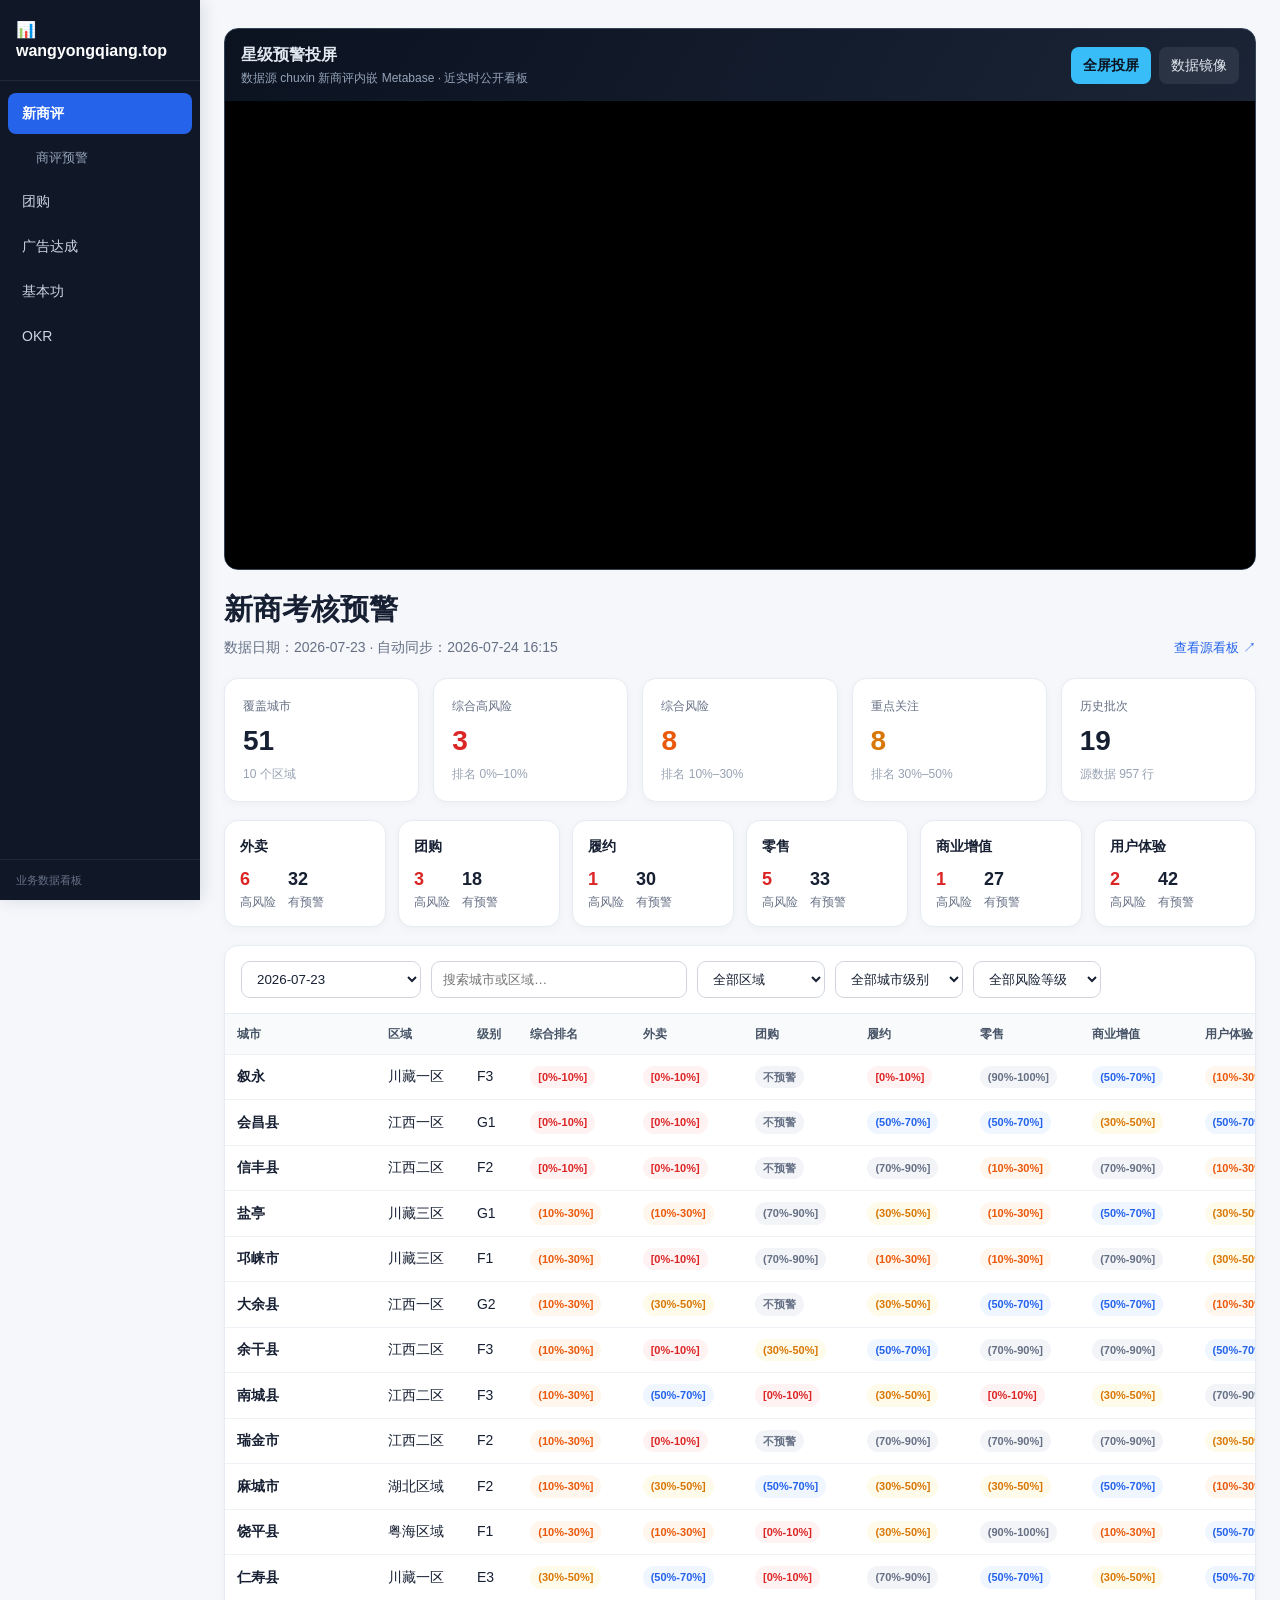
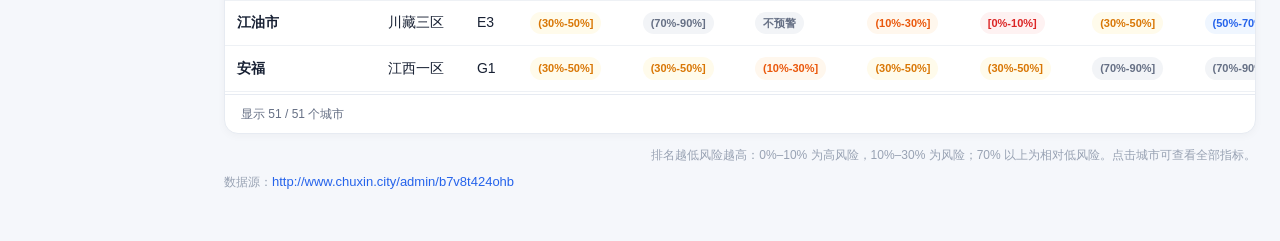
==== index.html @ 3bdb3d4a "sync chuxin warning 2026-07-24 16:15" ====
<!DOCTYPE html>
<html lang="zh-CN">
<head>
<meta charset="UTF-8">
<meta name="viewport" content="width=device-width,initial-scale=1">
<meta name="description" content="新商考核预警 · 城市风险预警与模块明细">
<meta name="xsh-source" content="http://www.chuxin.city/admin/b7v8t424ohb">
<title>新商考核预警 · wangyongqiang.top</title>
<link rel="stylesheet" href="shared/site.css">
<script src="shared/nav.js" defer></script>
<style>
:root{--nav:#101828;--ink:#172033;--muted:#667085;--line:#e7ebf2;--bg:#f5f7fb;--blue:#2563eb;--red:#dc2626;--orange:#ea580c;--amber:#d97706}
.source{color:var(--blue);font-size:13px;text-decoration:none;white-space:nowrap}
.kpis{display:grid;grid-template-columns:repeat(5,minmax(140px,1fr));gap:14px;margin:18px 0}.kpi,.module,.panel{background:#fff;border:1px solid var(--line);border-radius:14px;box-shadow:0 2px 8px #10182809}
.kpi{padding:18px}.kpi .label{color:var(--muted);font-size:12px}.kpi .value{font-size:28px;font-weight:780;margin-top:5px}.kpi .hint{font-size:12px;color:#98a2b3;margin-top:3px}
.modules{display:grid;grid-template-columns:repeat(6,minmax(130px,1fr));gap:12px;margin-bottom:18px}.module{padding:15px;cursor:pointer;transition:.18s}.module:hover{transform:translateY(-2px);border-color:#b8c7f6}.module.active{border-color:var(--blue);box-shadow:0 0 0 2px #2563eb18}.module-name{font-weight:700;margin-bottom:9px}.module-numbers{display:flex;gap:12px;font-size:12px;color:var(--muted)}.module-numbers b{display:block;font-size:18px;color:var(--ink)}
.panel{overflow:hidden}.controls{padding:15px 16px;border-bottom:1px solid var(--line);display:grid;grid-template-columns:minmax(180px,1.2fr) minmax(200px,2fr) repeat(4,minmax(120px,1fr));gap:10px}input,select{width:100%;border:1px solid #d0d5dd;background:#fff;border-radius:9px;padding:9px 11px;color:var(--ink);outline:none}input:focus,select:focus{border-color:#6b8df5;box-shadow:0 0 0 3px #2563eb12}
.table-wrap{overflow:auto;max-height:680px}table{border-collapse:separate;border-spacing:0;width:100%;min-width:1080px}th{position:sticky;top:0;background:#f9fafb;color:#475467;text-align:left;font-size:12px;font-weight:650;z-index:2}th,td{padding:11px 12px;border-bottom:1px solid #eef1f5;white-space:nowrap}tbody tr{cursor:pointer}tbody tr:hover{background:#f7f9ff}.city{font-weight:700}.badge{display:inline-flex;align-items:center;padding:3px 8px;border-radius:99px;font-size:11px;font-weight:650}.sev-4{background:#fef2f2;color:var(--red)}.sev-3{background:#fff7ed;color:var(--orange)}.sev-2{background:#fffbeb;color:var(--amber)}.sev-1{background:#eff6ff;color:#2563eb}.sev-0{background:#f2f4f7;color:#667085}.empty,.loading{padding:50px;text-align:center;color:var(--muted)}.count{padding:10px 16px;color:var(--muted);font-size:12px;border-top:1px solid var(--line)}
dialog{border:0;border-radius:18px;width:min(920px,calc(100vw - 32px));max-height:86vh;padding:0;box-shadow:0 24px 80px #10182855}dialog::backdrop{background:#10182888}.modal-head{position:sticky;top:0;background:#fff;display:flex;justify-content:space-between;align-items:center;padding:18px 20px;border-bottom:1px solid var(--line);z-index:2}.modal-title{font-size:19px;font-weight:760}.close{border:0;background:#f2f4f7;border-radius:9px;font-size:20px;width:36px;height:36px;cursor:pointer}.detail{padding:20px;display:grid;grid-template-columns:repeat(3,1fr);gap:10px;overflow:auto;max-height:calc(86vh - 80px)}.detail-item{background:#f8fafc;border-radius:10px;padding:11px 12px;min-width:0}.detail-label{font-size:11px;color:var(--muted);white-space:normal}.detail-value{font-weight:650;margin-top:3px;word-break:break-word}
.note{margin-top:12px;color:#98a2b3;font-size:12px;text-align:right}
.source-foot{margin-top:8px;color:#98a2b3;font-size:12px;word-break:break-all}
@media(max-width:1100px){.controls{grid-template-columns:1fr 1fr}.kpis{grid-template-columns:repeat(3,1fr)}.modules{grid-template-columns:repeat(3,1fr)}}
@media(max-width:640px){.kpis,.modules{grid-template-columns:1fr 1fr}.controls{grid-template-columns:1fr}.detail{grid-template-columns:1fr 1fr}}
</style>
</head>
<body data-page="xsh">
<main class="page-wrap">
  <section id="starCastBanner" style="margin:0 0 18px;background:linear-gradient(120deg,#0b1220,#1e293b);color:#e2e8f0;border-radius:14px;overflow:hidden;border:1px solid #334155">
    <div style="display:flex;justify-content:space-between;gap:16px;flex-wrap:wrap;align-items:center;padding:14px 16px">
      <div><div style="font-weight:750;font-size:16px">星级预警投屏</div><div style="color:#94a3b8;font-size:12px;margin-top:2px">数据源 chuxin 新商评内嵌 Metabase · 近实时公开看板</div></div>
      <div style="display:flex;gap:8px;flex-wrap:wrap"><a href="star-warning.html" style="background:#38bdf8;color:#0b1220;text-decoration:none;padding:8px 12px;border-radius:8px;font-weight:700">全屏投屏</a><a href="star-warning-mirror.html" style="background:#ffffff14;color:#e2e8f0;text-decoration:none;padding:8px 12px;border-radius:8px">数据镜像</a></div>
    </div>
    <div style="height:min(52vh,520px);background:#000"><iframe title="星级预警预览" src="http://47.112.178.78:3000/public/dashboard/5d509c91-583b-4229-89ee-51721035ae71?tab=97-%E6%96%B0%E5%95%86%E9%A2%84%E8%AD%A6" style="width:100%;height:100%;border:0" loading="lazy" referrerpolicy="no-referrer-when-downgrade"></iframe></div>
  </section>
  <section class="page-hero"><div><h1>新商考核预警</h1><div class="subtitle" id="meta">自动同步：2026-07-24 16:15</div></div><a class="source" href="http://www.chuxin.city/admin/b7v8t424ohb" target="_blank" rel="noopener">查看源看板 ↗</a></section>
  <section class="kpis">
    <div class="kpi"><div class="label">覆盖城市</div><div class="value" id="total">—</div><div class="hint" id="regionHint">— 个区域</div></div>
    <div class="kpi"><div class="label">综合高风险</div><div class="value" style="color:var(--red)" id="highRisk">—</div><div class="hint">排名 0%–10%</div></div>
    <div class="kpi"><div class="label">综合风险</div><div class="value" style="color:var(--orange)" id="risk">—</div><div class="hint">排名 10%–30%</div></div>
    <div class="kpi"><div class="label">重点关注</div><div class="value" style="color:var(--amber)" id="watch">—</div><div class="hint">排名 30%–50%</div></div>
    <div class="kpi"><div class="label">历史批次</div><div class="value" id="batchCount">—</div><div class="hint" id="sourceHint">源数据 — 行</div></div>
  </section>
  <section class="modules" id="modules"></section>
  <section class="panel">
    <div class="controls">
      <select id="date"></select>
      <input id="search" placeholder="搜索城市或区域…">
      <select id="region"><option value="">全部区域</option></select>
      <select id="level"><option value="">全部城市级别</option></select>
      <select id="severity"><option value="">全部风险等级</option><option value="4">高风险 0%–10%</option><option value="3">风险 10%–30%</option><option value="2">关注 30%–50%</option><option value="1">一般 50%–70%</option><option value="0">低风险 70%以上 / 不预警</option></select>
    </div>
    <div class="table-wrap"><table><thead><tr><th>城市</th><th>区域</th><th>级别</th><th>综合排名</th><th>外卖</th><th>团购</th><th>履约</th><th>零售</th><th>商业增值</th><th>用户体验</th></tr></thead><tbody id="rows"><tr><td class="loading" colspan="10">加载数据中…</td></tr></tbody></table></div>
    <div class="count" id="count"></div>
  </section>
  <div class="note">排名越低风险越高：0%–10% 为高风险，10%–30% 为风险；70% 以上为相对低风险。点击城市可查看全部指标。</div>
  <div class="source-foot">数据源：<a class="source" href="http://www.chuxin.city/admin/b7v8t424ohb" target="_blank" rel="noopener">http://www.chuxin.city/admin/b7v8t424ohb</a></div>
</main>
<dialog id="detail"><div class="modal-head"><div><div class="modal-title" id="detailTitle"></div><div class="subtitle" id="detailSub"></div></div><button class="close" onclick="detail.close()">×</button></div><div class="detail" id="detailGrid"></div></dialog>
<script>
const moduleFields=["外卖模块预警", "团购模块预警", "履约模块预警", "零售模块预警", "商业增值模块预警", "用户体验模块预警"];
let DATA=null,activeModule="",filtered=[],currentRows=[];
const $=id=>document.getElementById(id);
const esc=v=>String(v??"").replace(/[&<>"']/g,c=>({"&":"&amp;","<":"&lt;",">":"&gt;",'"':"&quot;","'":"&#39;"}[c]));
const sev=v=>{v=String(v??"");if(!v||v.includes("不预警")||v.includes("暂不预警"))return 0;if(v.includes("0%-10%"))return 4;if(v.includes("10%-30%"))return 3;if(v.includes("30%-50%"))return 2;if(v.includes("50%-70%"))return 1;return 0};
const badge=v=>`<span class="badge sev-${sev(v)}">${esc(v||"—")}</span>`;
function summarize(rows){
  const regions=[...new Set(rows.map(r=>r["区域"]).filter(Boolean))];
  const order=DATA.region_order||[];
  regions.sort((a,b)=>{const ia=order.indexOf(a),ib=order.indexOf(b);return(ia<0?999:ia)-(ib<0?999:ib)||a.localeCompare(b,"zh-CN")});
  const levels=[...new Set(rows.map(r=>r["城市级别"]).filter(Boolean))].sort();
  const moduleSummary=moduleFields.map(field=>{
    const values=rows.map(r=>r[field]);
    return{name:field.replace("模块预警",""),field,high:values.filter(v=>sev(v)>=4).length,risk:values.filter(v=>sev(v)===3).length,watch:values.filter(v=>sev(v)===2).length,active:values.filter(v=>sev(v)>0).length};
  });
  const sorted=[...rows].sort((a,b)=>sev(b["综合排名"])-sev(a["综合排名"])||String(a["区域"]||"").localeCompare(String(b["区域"]||""))||String(a["城市名"]||"").localeCompare(String(b["城市名"]||"")));
  return{rows:sorted,regions,levels,module_summary:moduleSummary,total:rows.length,high_risk:rows.filter(r=>sev(r["综合排名"])>=4).length,risk:rows.filter(r=>sev(r["综合排名"])===3).length,watch:rows.filter(r=>sev(r["综合排名"])===2).length};
}
function applyDate(date){
  const all=DATA.all_rows||DATA.rows||[];
  currentRows=all.filter(r=>String(r["数据日期"]||"")===date);
  const s=summarize(currentRows);
  $("total").textContent=s.total;
  $("regionHint").textContent=`${s.regions.length} 个区域`;
  $("highRisk").textContent=s.high_risk;
  $("risk").textContent=s.risk;
  $("watch").textContent=s.watch;
  $("batchCount").textContent=DATA.available_dates.length;
  $("sourceHint").textContent=`源数据 ${DATA.total_source_rows} 行`;
  $("meta").textContent=`数据日期：${date} · 自动同步：${DATA.synced_at}`;
  $("region").innerHTML='<option value="">全部区域</option>'+s.regions.map(v=>`<option>${esc(v)}</option>`).join("");
  $("level").innerHTML='<option value="">全部城市级别</option>'+s.levels.map(v=>`<option>${esc(v)}</option>`).join("");
  $("modules").innerHTML=s.module_summary.map(m=>`<div class="module" data-field="${esc(m.field)}"><div class="module-name">${esc(m.name)}</div><div class="module-numbers"><span><b style="color:var(--red)">${m.high}</b>高风险</span><span><b>${m.active}</b>有预警</span></div></div>`).join("");
  document.querySelectorAll(".module").forEach(el=>el.onclick=()=>{activeModule=activeModule===el.dataset.field?"":el.dataset.field;document.querySelectorAll(".module").forEach(x=>x.classList.toggle("active",x.dataset.field===activeModule));render()});
  DATA.rows=s.rows;DATA.regions=s.regions;DATA.levels=s.levels;DATA.module_summary=s.module_summary;
  render();
}
function init(){
  ["search","region","level","severity"].forEach(id=>$(id).addEventListener(id==="search"?"input":"change",render));
  $("date").addEventListener("change",()=>applyDate($("date").value));
  fetch("./data/warning.json?_="+Date.now()).then(r=>r.json()).then(data=>{
    DATA=data;
    $("date").innerHTML=data.available_dates.map(d=>`<option value="${esc(d)}"${d===data.data_date?" selected":""}>${esc(d)}</option>`).join("");
    applyDate($("date").value||data.data_date);
  }).catch(err=>{
    $("rows").innerHTML=`<tr><td class="empty" colspan="10">数据加载失败：${esc(err.message)}</td></tr>`;
  });
}
function render(){
  if(!DATA)return;
  const q=$("search").value.trim().toLowerCase(),region=$("region").value,level=$("level").value,s=$("severity").value;
  filtered=DATA.rows.filter(r=>{const field=activeModule||"综合排名";return(!q||`${r["城市名"]||""} ${r["区域"]||""}`.toLowerCase().includes(q))&&(!region||r["区域"]===region)&&(!level||r["城市级别"]===level)&&(s===""||sev(r[field])===Number(s))});
  $("rows").innerHTML=filtered.length?filtered.map((r,i)=>`<tr data-i="${i}"><td class="city">${esc(r["城市名"])}</td><td>${esc(r["区域"])}</td><td>${esc(r["城市级别"]||"—")}</td><td>${badge(r["综合排名"])}</td>${moduleFields.map(f=>`<td>${badge(r[f])}</td>`).join("")}</tr>`).join(""):`<tr><td class="empty" colspan="10">没有符合条件的数据</td></tr>`;
  $("count").textContent=`显示 ${filtered.length} / ${DATA.rows.length} 个城市${activeModule?" · 当前模块："+activeModule.replace("模块预警",""):""}`;
  document.querySelectorAll("#rows tr[data-i]").forEach(tr=>tr.onclick=()=>showDetail(filtered[Number(tr.dataset.i)]));
}
function showDetail(r){
  $("detailTitle").textContent=`${r["城市名"]||"城市"} · 指标明细`;
  $("detailSub").textContent=`${r["大区"]?r["大区"]+" · ":""}${r["区域"]||""} · ${r["城市级别"]||""} · 数据日期 ${r["数据日期"]||$("date").value}`;
  const preferred=["综合排名",...moduleFields],rest=(DATA.fields||[]).filter(f=>!["数据日期","城市名","区域","城市级别",...preferred].includes(f));
  $("detailGrid").innerHTML=[...preferred,...rest].filter((v,i,a)=>a.indexOf(v)===i).map(f=>`<div class="detail-item"><div class="detail-label">${esc(f)}</div><div class="detail-value">${f.includes("预警")||f==="综合排名"?badge(r[f]):esc(r[f]??"—")}</div></div>`).join("");
  $("detail").showModal();
}
detail.addEventListener("click",e=>{if(e.target===detail)detail.close()});
init();
</script>
</body></html>
---- shared/site.css ----
:root{--nav:#101828;--ink:#172033;--muted:#667085;--line:#e7ebf2;--bg:#f5f7fb;--blue:#2563eb;--red:#dc2626;--orange:#ea580c;--amber:#d97706;--sidebar-w:200px}
*{box-sizing:border-box}
body{margin:0;background:var(--bg);color:var(--ink);font:14px/1.5 -apple-system,BlinkMacSystemFont,"PingFang SC","Microsoft YaHei",sans-serif}
a{color:inherit;text-decoration:none}
.app{display:flex;min-height:100vh}
.sidebar{width:var(--sidebar-w);background:var(--nav);color:#fff;flex-shrink:0;position:sticky;top:0;height:100vh;display:flex;flex-direction:column;z-index:40;box-shadow:2px 0 16px #10182820}
.sidebar-brand{padding:20px 16px 18px;font-size:16px;font-weight:750;border-bottom:1px solid #ffffff12;line-height:1.3}
.sidebar-nav{padding:12px 8px;display:flex;flex-direction:column;gap:4px;flex:1}
.sidebar-nav a{display:block;color:#cbd5e1;padding:10px 14px;border-radius:8px;font-size:14px;transition:background .15s,color .15s}
.sidebar-nav a:hover{background:#ffffff16;color:#fff}
.sidebar-nav a.active{background:#2563eb;color:#fff;font-weight:650}
.sidebar-nav a.sub{padding-left:28px;font-size:13px;color:#94a3b8}
.sidebar-nav a.sub:hover,.sidebar-nav a.sub.active{color:#fff}
.sidebar-foot{padding:12px 16px;border-top:1px solid #ffffff12;font-size:11px;color:#667085}
.app-main{flex:1;min-width:0;overflow:auto}
.page-wrap{max-width:1480px;margin:0 auto;padding:28px 24px 50px}
.page-hero{display:flex;justify-content:space-between;align-items:flex-end;gap:20px;margin-bottom:20px;flex-wrap:wrap}
.page-hero h1{font-size:29px;margin:0 0 5px}
.subtitle{color:var(--muted)}
.placeholder-box{background:#fff;border:1px dashed #d0d5dd;border-radius:14px;padding:60px 24px;text-align:center;color:var(--muted)}
.placeholder-box h2{font-size:18px;color:var(--ink);margin:0 0 8px}
.placeholder-box p{margin:0;font-size:14px}
@media(max-width:768px){
  .app{flex-direction:column}
  .sidebar{width:100%;height:auto;position:relative;flex-direction:row;align-items:center;flex-wrap:wrap;padding:0 8px}
  .sidebar-brand{padding:12px 8px;border-bottom:0;border-right:1px solid #ffffff12}
  .sidebar-nav{flex-direction:row;flex-wrap:wrap;padding:8px;gap:4px}
  .sidebar-nav a{padding:7px 11px;font-size:13px}
  .sidebar-foot{display:none}
  .page-wrap{padding:20px 14px 40px}
  .page-hero h1{font-size:23px}
}
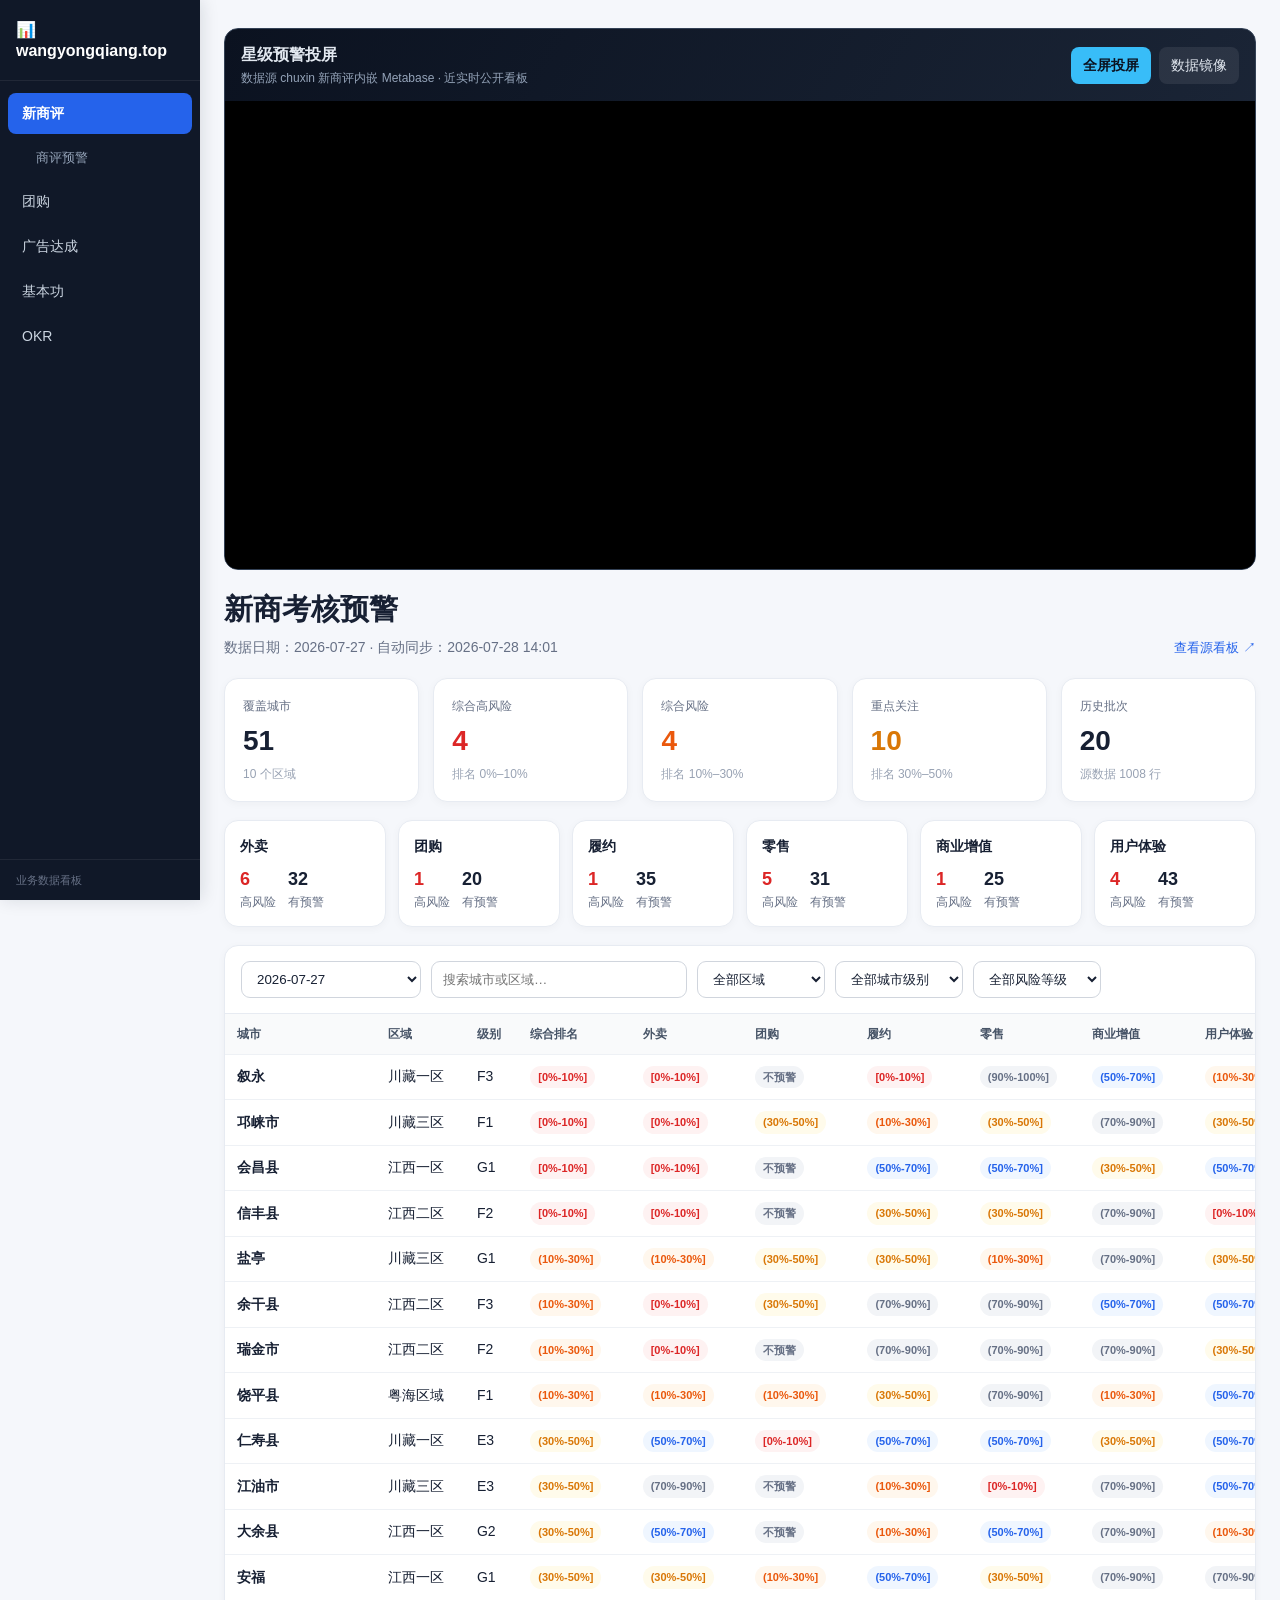
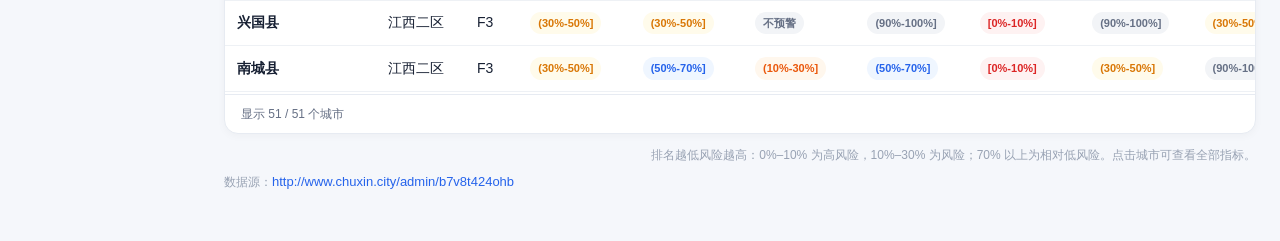
==== commit 23ff7c5d: "sync chuxin warning 2026-07-28 14:01" ====
--- a/index.html
+++ b/index.html
@@ -32,7 +32,7 @@
     </div>
     <div style="height:min(52vh,520px);background:#000"><iframe title="星级预警预览" src="http://47.112.178.78:3000/public/dashboard/5d509c91-583b-4229-89ee-51721035ae71?tab=97-%E6%96%B0%E5%95%86%E9%A2%84%E8%AD%A6" style="width:100%;height:100%;border:0" loading="lazy" referrerpolicy="no-referrer-when-downgrade"></iframe></div>
   </section>
-  <section class="page-hero"><div><h1>新商考核预警</h1><div class="subtitle" id="meta">自动同步：2026-07-24 16:15</div></div><a class="source" href="http://www.chuxin.city/admin/b7v8t424ohb" target="_blank" rel="noopener">查看源看板 ↗</a></section>
+  <section class="page-hero"><div><h1>新商考核预警</h1><div class="subtitle" id="meta">自动同步：2026-07-28 14:01</div></div><a class="source" href="http://www.chuxin.city/admin/b7v8t424ohb" target="_blank" rel="noopener">查看源看板 ↗</a></section>
   <section class="kpis">
     <div class="kpi"><div class="label">覆盖城市</div><div class="value" id="total">—</div><div class="hint" id="regionHint">— 个区域</div></div>
     <div class="kpi"><div class="label">综合高风险</div><div class="value" style="color:var(--red)" id="highRisk">—</div><div class="hint">排名 0%–10%</div></div>
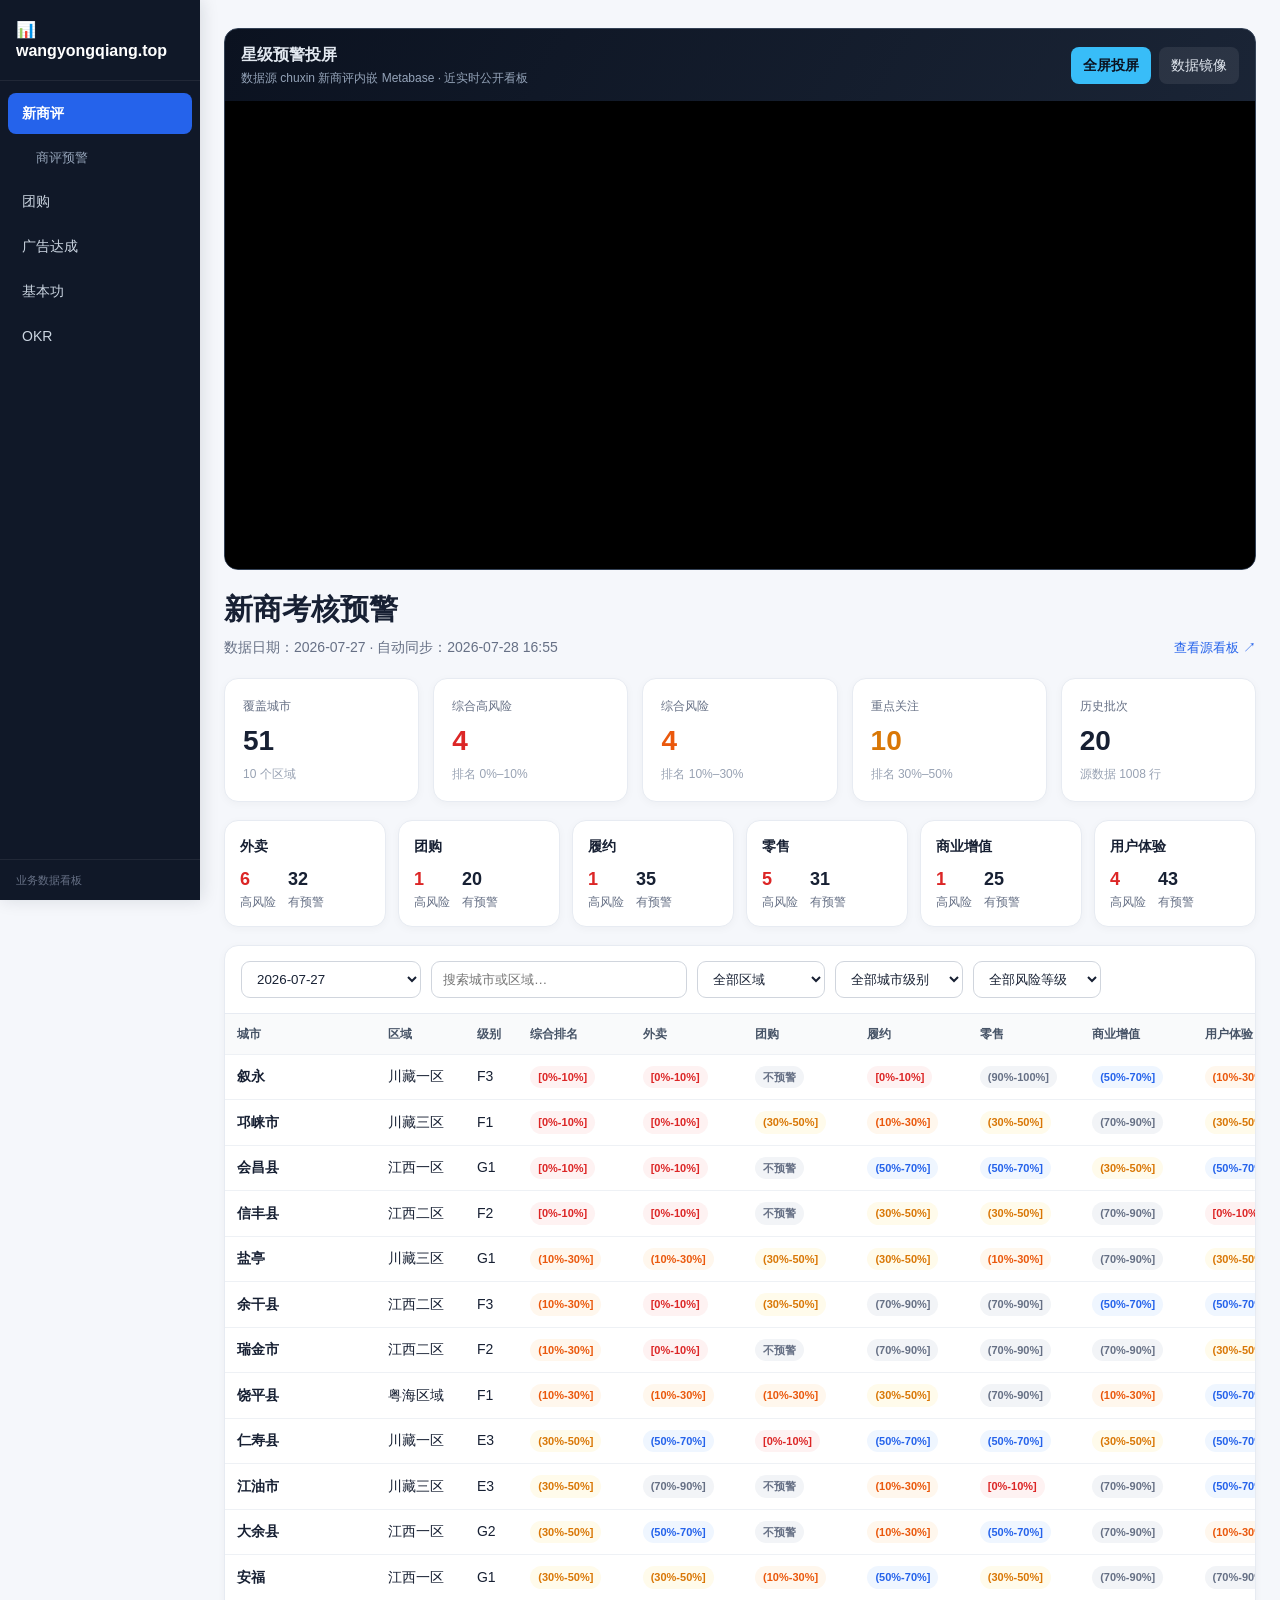
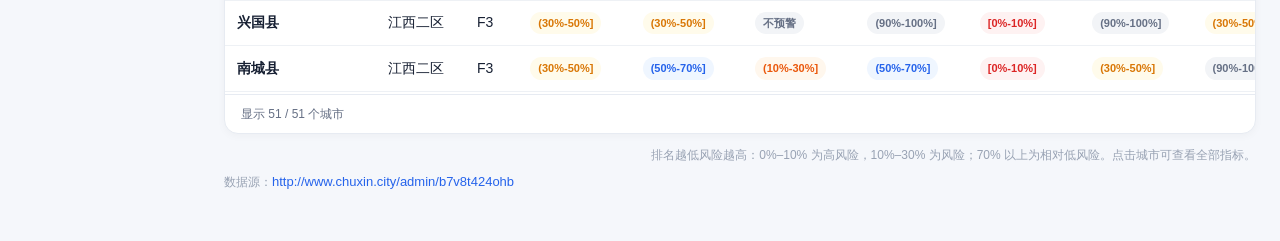
==== commit dd74de58: "sync chuxin warning 2026-07-28 16:55" ====
--- a/index.html
+++ b/index.html
@@ -32,7 +32,7 @@
     </div>
     <div style="height:min(52vh,520px);background:#000"><iframe title="星级预警预览" src="http://47.112.178.78:3000/public/dashboard/5d509c91-583b-4229-89ee-51721035ae71?tab=97-%E6%96%B0%E5%95%86%E9%A2%84%E8%AD%A6" style="width:100%;height:100%;border:0" loading="lazy" referrerpolicy="no-referrer-when-downgrade"></iframe></div>
   </section>
-  <section class="page-hero"><div><h1>新商考核预警</h1><div class="subtitle" id="meta">自动同步：2026-07-28 14:01</div></div><a class="source" href="http://www.chuxin.city/admin/b7v8t424ohb" target="_blank" rel="noopener">查看源看板 ↗</a></section>
+  <section class="page-hero"><div><h1>新商考核预警</h1><div class="subtitle" id="meta">自动同步：2026-07-28 16:55</div></div><a class="source" href="http://www.chuxin.city/admin/b7v8t424ohb" target="_blank" rel="noopener">查看源看板 ↗</a></section>
   <section class="kpis">
     <div class="kpi"><div class="label">覆盖城市</div><div class="value" id="total">—</div><div class="hint" id="regionHint">— 个区域</div></div>
     <div class="kpi"><div class="label">综合高风险</div><div class="value" style="color:var(--red)" id="highRisk">—</div><div class="hint">排名 0%–10%</div></div>
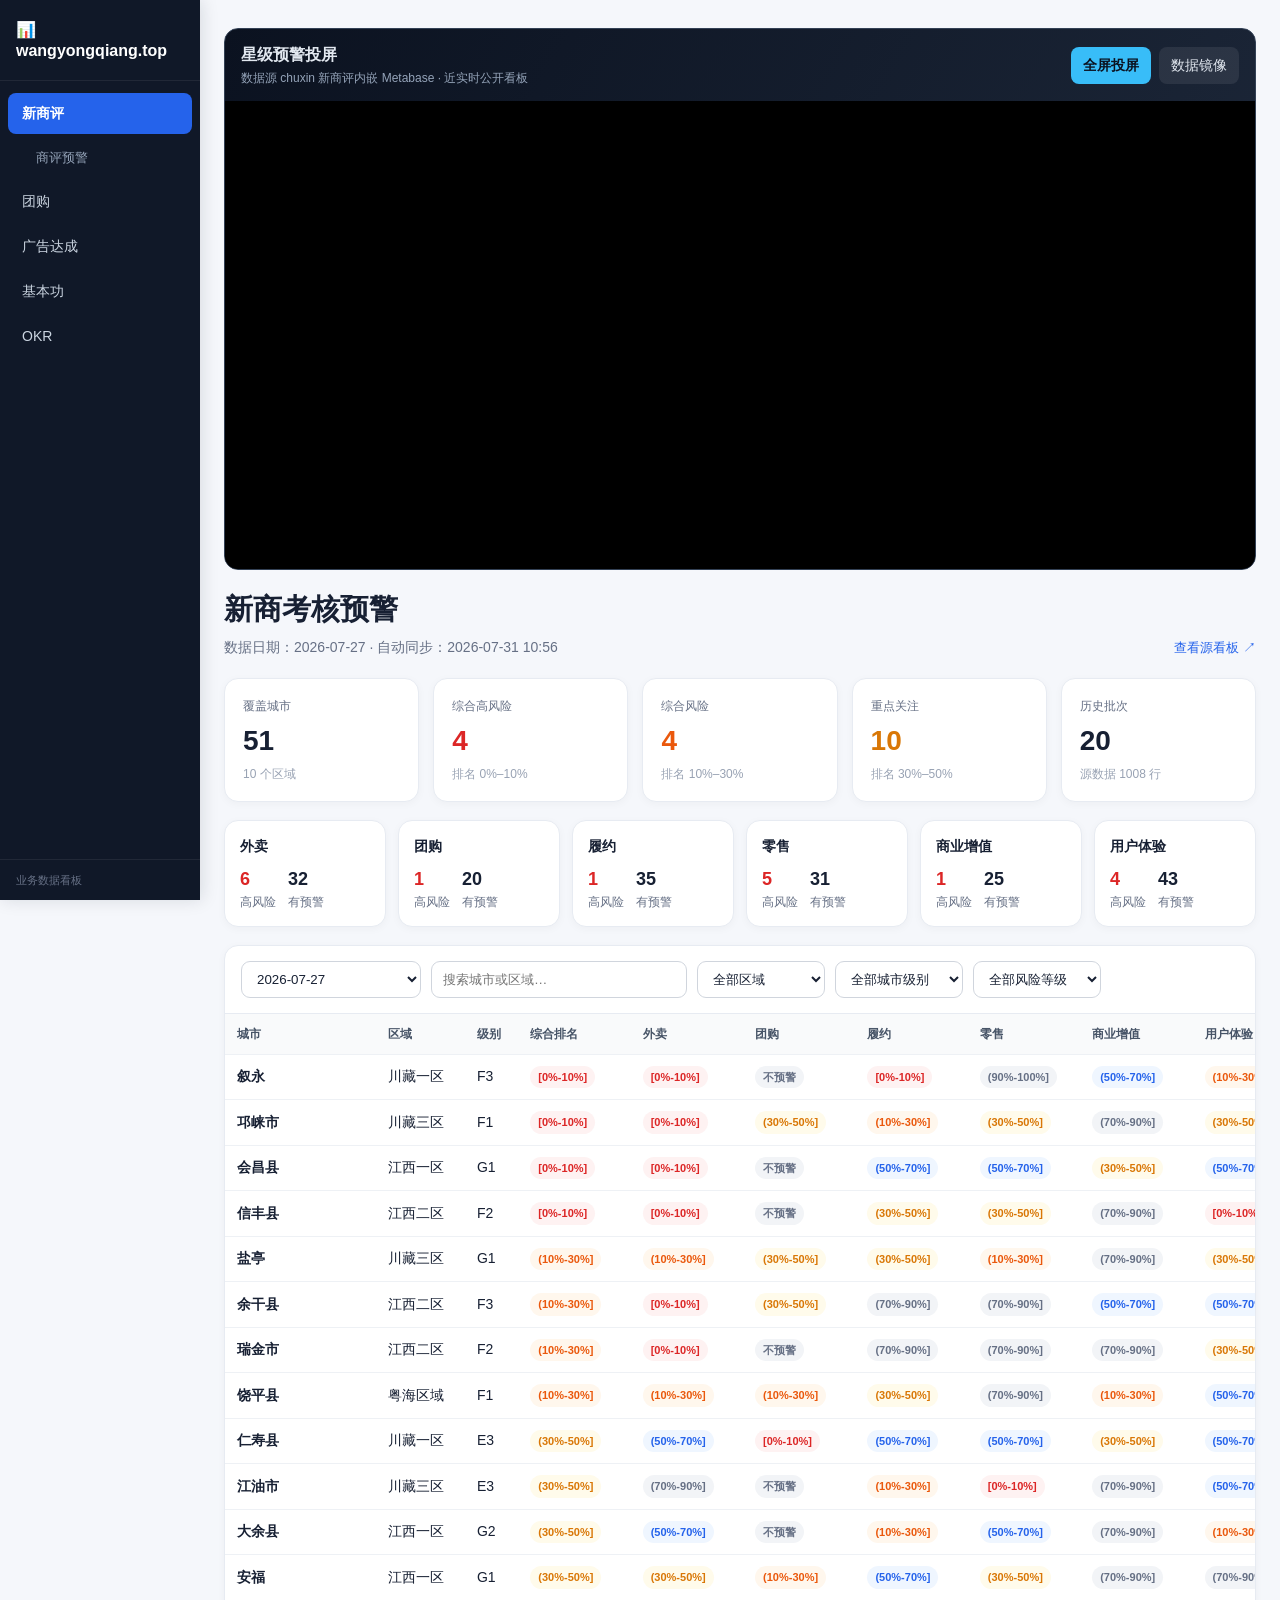
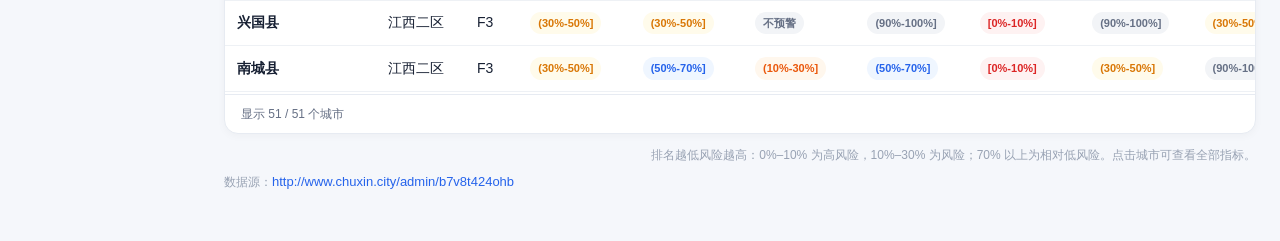
==== commit 74259d40: "sync chuxin warning 2026-07-31 10:56" ====
--- a/index.html
+++ b/index.html
@@ -32,7 +32,7 @@
     </div>
     <div style="height:min(52vh,520px);background:#000"><iframe title="星级预警预览" src="http://47.112.178.78:3000/public/dashboard/5d509c91-583b-4229-89ee-51721035ae71?tab=97-%E6%96%B0%E5%95%86%E9%A2%84%E8%AD%A6" style="width:100%;height:100%;border:0" loading="lazy" referrerpolicy="no-referrer-when-downgrade"></iframe></div>
   </section>
-  <section class="page-hero"><div><h1>新商考核预警</h1><div class="subtitle" id="meta">自动同步：2026-07-28 16:55</div></div><a class="source" href="http://www.chuxin.city/admin/b7v8t424ohb" target="_blank" rel="noopener">查看源看板 ↗</a></section>
+  <section class="page-hero"><div><h1>新商考核预警</h1><div class="subtitle" id="meta">自动同步：2026-07-31 10:56</div></div><a class="source" href="http://www.chuxin.city/admin/b7v8t424ohb" target="_blank" rel="noopener">查看源看板 ↗</a></section>
   <section class="kpis">
     <div class="kpi"><div class="label">覆盖城市</div><div class="value" id="total">—</div><div class="hint" id="regionHint">— 个区域</div></div>
     <div class="kpi"><div class="label">综合高风险</div><div class="value" style="color:var(--red)" id="highRisk">—</div><div class="hint">排名 0%–10%</div></div>
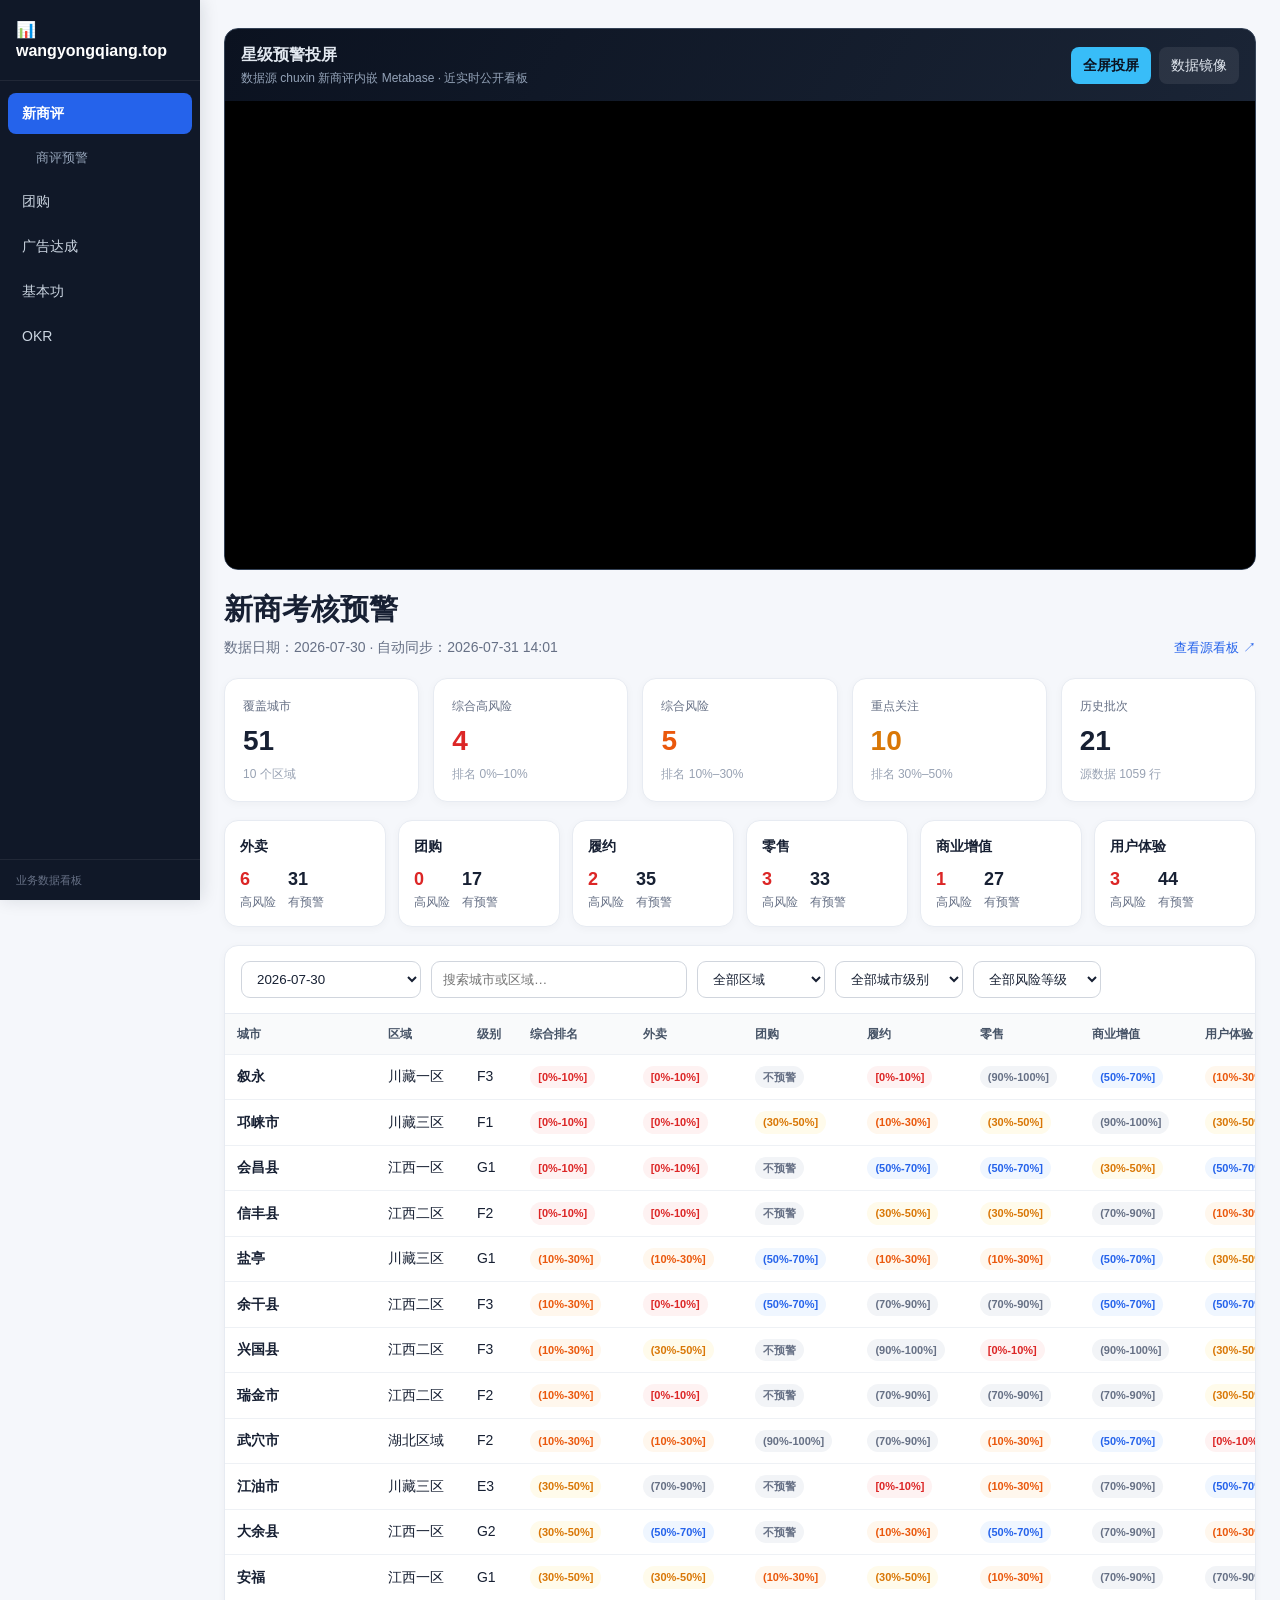
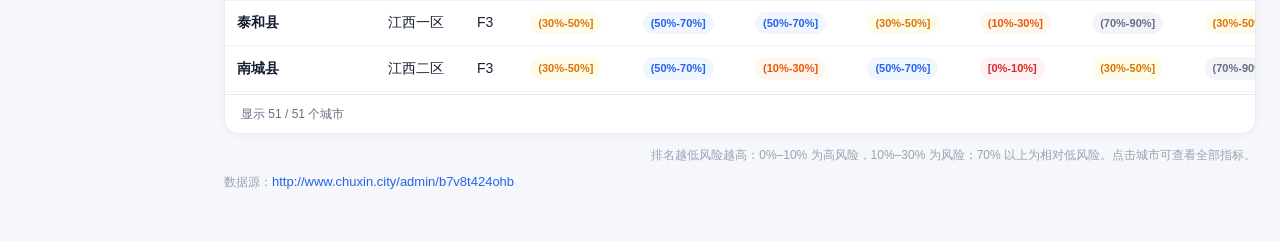
==== commit 6b38c5e2: "sync chuxin warning 2026-07-31 14:01" ====
--- a/index.html
+++ b/index.html
@@ -32,7 +32,7 @@
     </div>
     <div style="height:min(52vh,520px);background:#000"><iframe title="星级预警预览" src="http://47.112.178.78:3000/public/dashboard/5d509c91-583b-4229-89ee-51721035ae71?tab=97-%E6%96%B0%E5%95%86%E9%A2%84%E8%AD%A6" style="width:100%;height:100%;border:0" loading="lazy" referrerpolicy="no-referrer-when-downgrade"></iframe></div>
   </section>
-  <section class="page-hero"><div><h1>新商考核预警</h1><div class="subtitle" id="meta">自动同步：2026-07-31 10:56</div></div><a class="source" href="http://www.chuxin.city/admin/b7v8t424ohb" target="_blank" rel="noopener">查看源看板 ↗</a></section>
+  <section class="page-hero"><div><h1>新商考核预警</h1><div class="subtitle" id="meta">自动同步：2026-07-31 14:01</div></div><a class="source" href="http://www.chuxin.city/admin/b7v8t424ohb" target="_blank" rel="noopener">查看源看板 ↗</a></section>
   <section class="kpis">
     <div class="kpi"><div class="label">覆盖城市</div><div class="value" id="total">—</div><div class="hint" id="regionHint">— 个区域</div></div>
     <div class="kpi"><div class="label">综合高风险</div><div class="value" style="color:var(--red)" id="highRisk">—</div><div class="hint">排名 0%–10%</div></div>
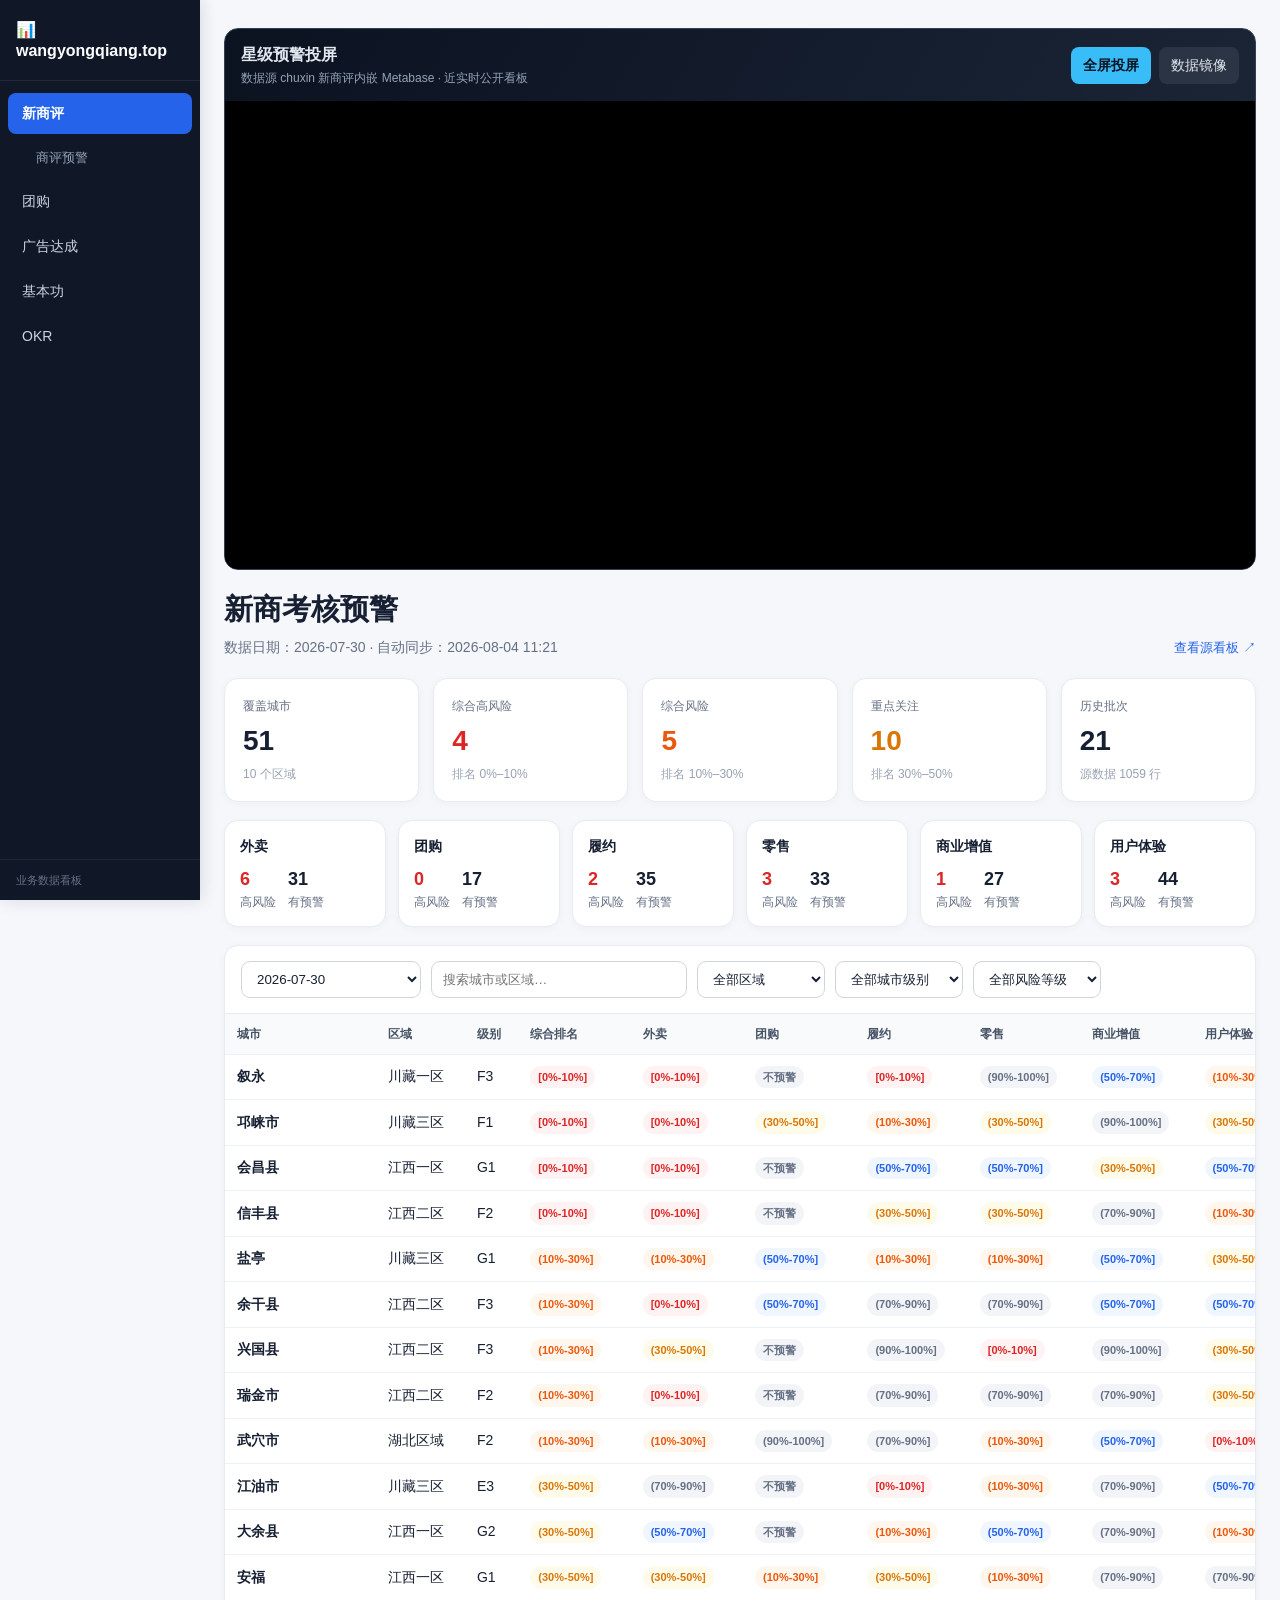
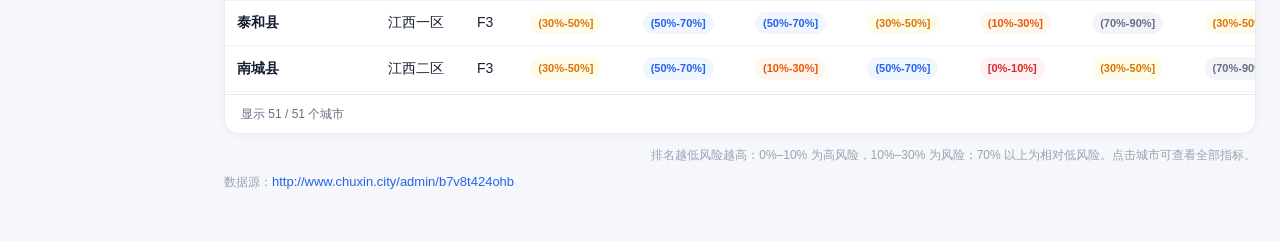
==== commit b490d996: "sync chuxin warning 2026-08-04 11:21" ====
--- a/index.html
+++ b/index.html
@@ -32,7 +32,7 @@
     </div>
     <div style="height:min(52vh,520px);background:#000"><iframe title="星级预警预览" src="http://47.112.178.78:3000/public/dashboard/5d509c91-583b-4229-89ee-51721035ae71?tab=97-%E6%96%B0%E5%95%86%E9%A2%84%E8%AD%A6" style="width:100%;height:100%;border:0" loading="lazy" referrerpolicy="no-referrer-when-downgrade"></iframe></div>
   </section>
-  <section class="page-hero"><div><h1>新商考核预警</h1><div class="subtitle" id="meta">自动同步：2026-07-31 14:01</div></div><a class="source" href="http://www.chuxin.city/admin/b7v8t424ohb" target="_blank" rel="noopener">查看源看板 ↗</a></section>
+  <section class="page-hero"><div><h1>新商考核预警</h1><div class="subtitle" id="meta">自动同步：2026-08-04 11:21</div></div><a class="source" href="http://www.chuxin.city/admin/b7v8t424ohb" target="_blank" rel="noopener">查看源看板 ↗</a></section>
   <section class="kpis">
     <div class="kpi"><div class="label">覆盖城市</div><div class="value" id="total">—</div><div class="hint" id="regionHint">— 个区域</div></div>
     <div class="kpi"><div class="label">综合高风险</div><div class="value" style="color:var(--red)" id="highRisk">—</div><div class="hint">排名 0%–10%</div></div>
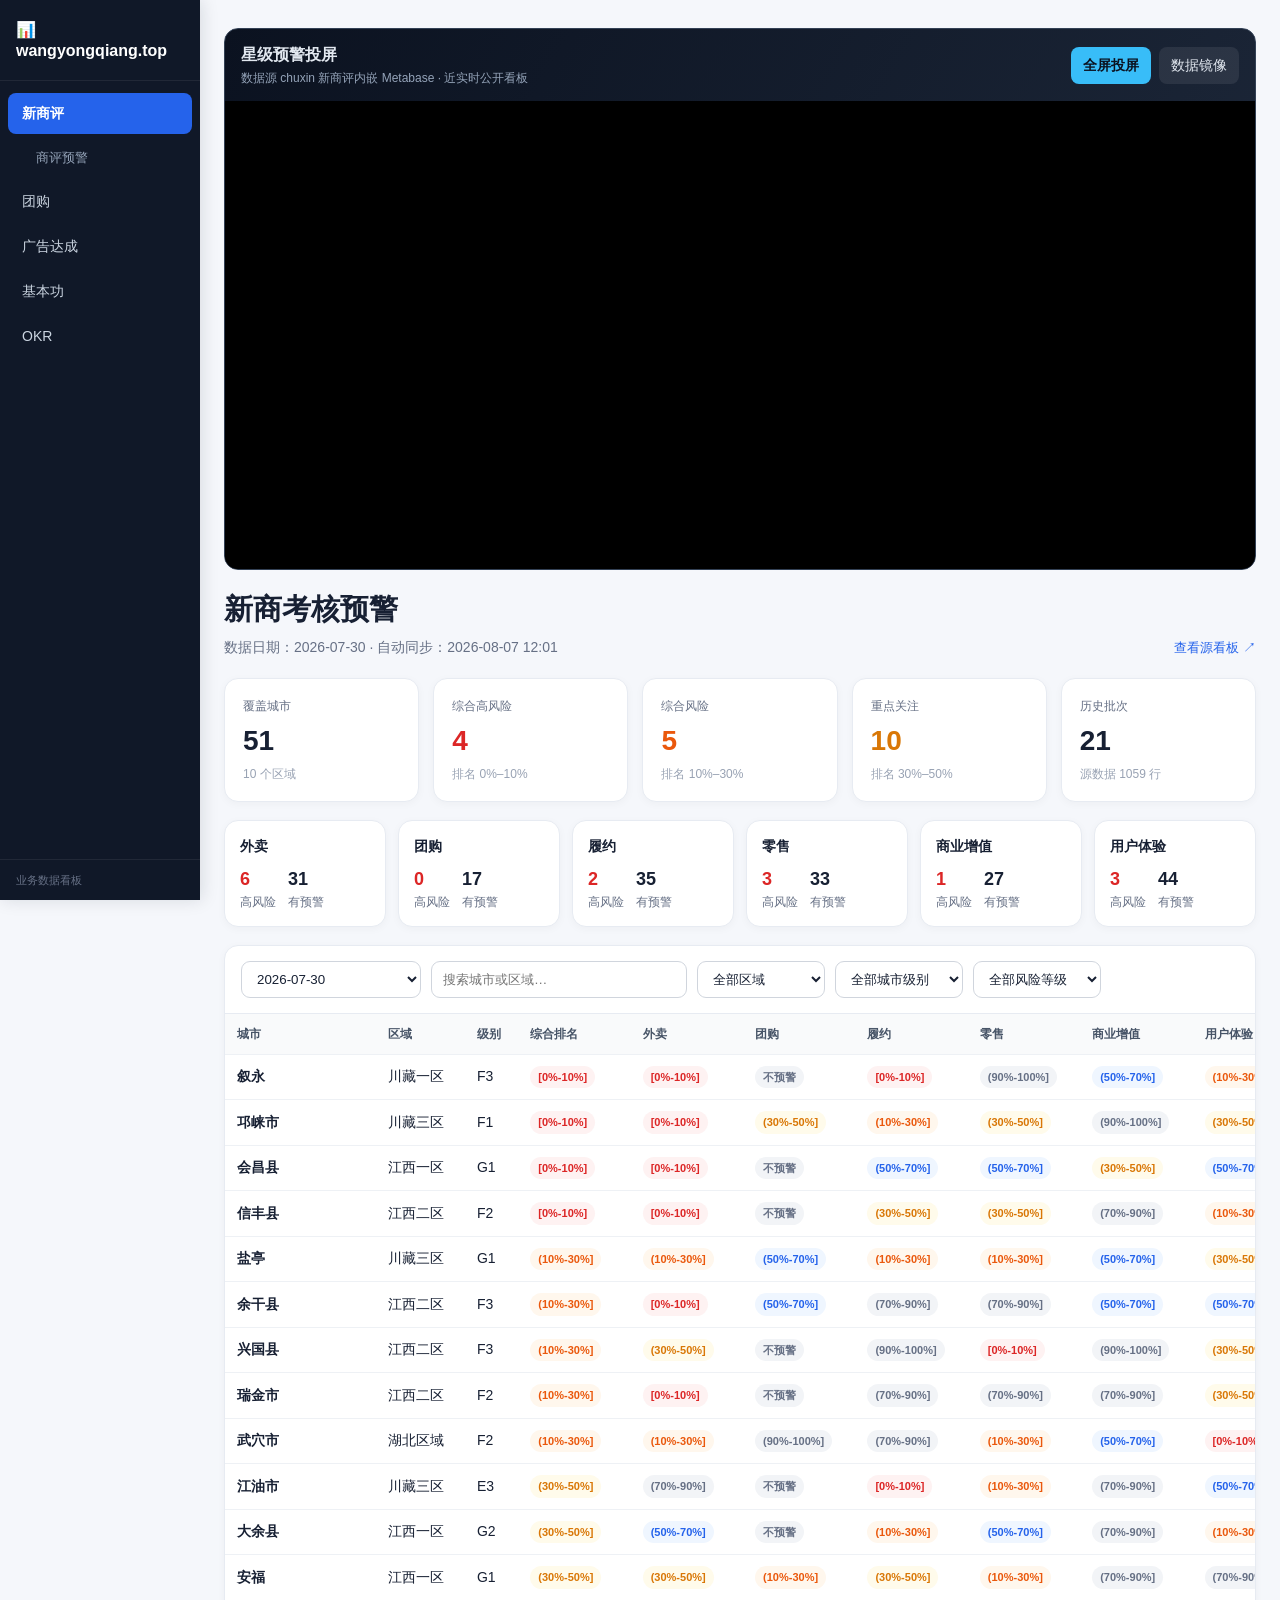
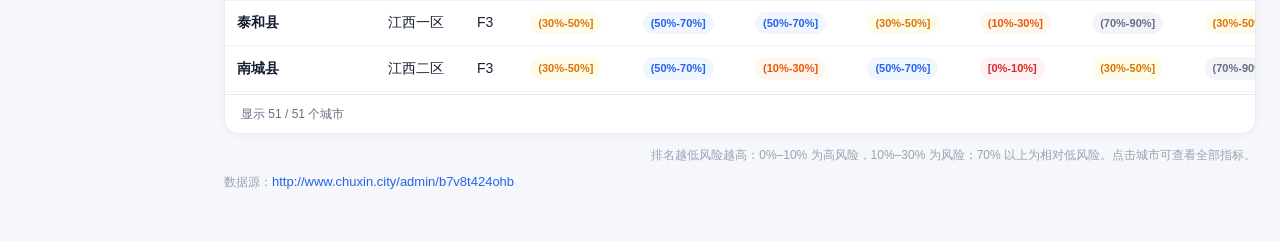
==== commit 61b0bf5f: "sync chuxin warning 2026-08-07 12:01" ====
--- a/index.html
+++ b/index.html
@@ -32,7 +32,7 @@
     </div>
     <div style="height:min(52vh,520px);background:#000"><iframe title="星级预警预览" src="http://47.112.178.78:3000/public/dashboard/5d509c91-583b-4229-89ee-51721035ae71?tab=97-%E6%96%B0%E5%95%86%E9%A2%84%E8%AD%A6" style="width:100%;height:100%;border:0" loading="lazy" referrerpolicy="no-referrer-when-downgrade"></iframe></div>
   </section>
-  <section class="page-hero"><div><h1>新商考核预警</h1><div class="subtitle" id="meta">自动同步：2026-08-04 11:21</div></div><a class="source" href="http://www.chuxin.city/admin/b7v8t424ohb" target="_blank" rel="noopener">查看源看板 ↗</a></section>
+  <section class="page-hero"><div><h1>新商考核预警</h1><div class="subtitle" id="meta">自动同步：2026-08-07 12:01</div></div><a class="source" href="http://www.chuxin.city/admin/b7v8t424ohb" target="_blank" rel="noopener">查看源看板 ↗</a></section>
   <section class="kpis">
     <div class="kpi"><div class="label">覆盖城市</div><div class="value" id="total">—</div><div class="hint" id="regionHint">— 个区域</div></div>
     <div class="kpi"><div class="label">综合高风险</div><div class="value" style="color:var(--red)" id="highRisk">—</div><div class="hint">排名 0%–10%</div></div>
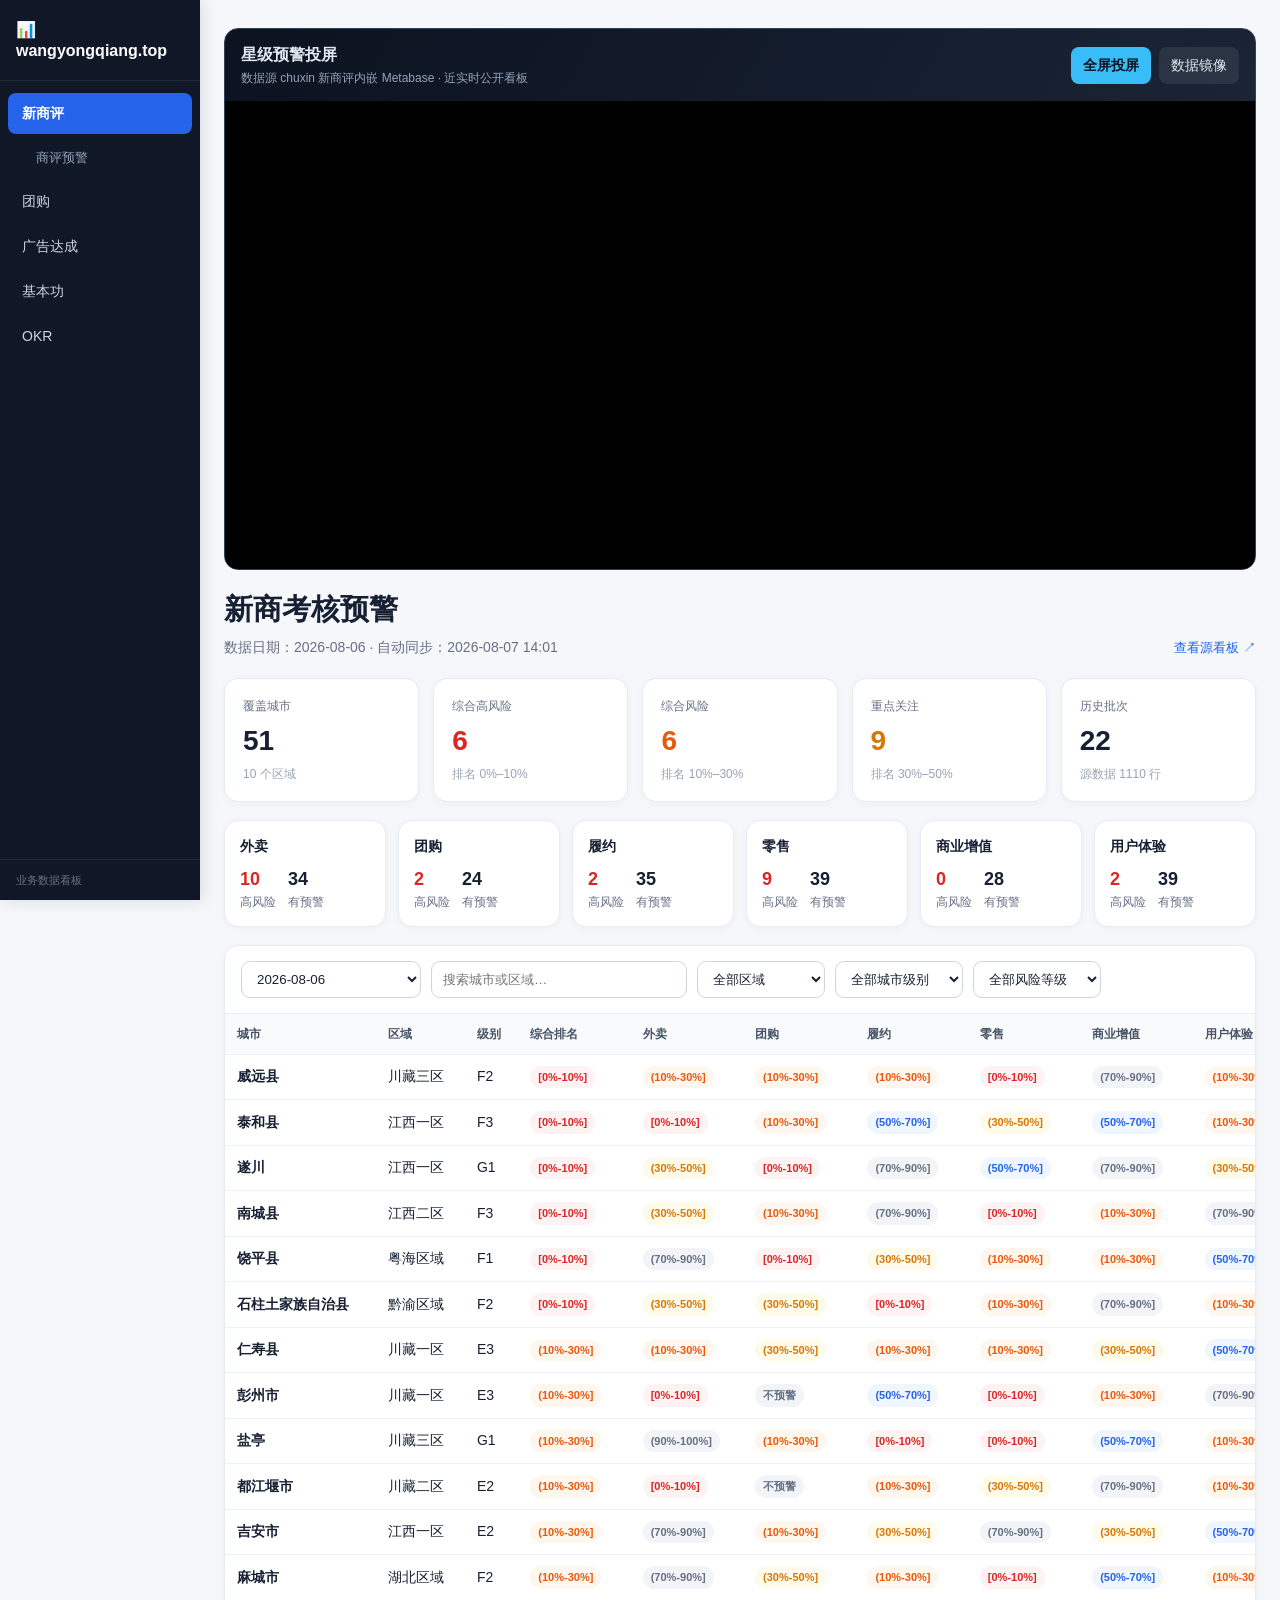
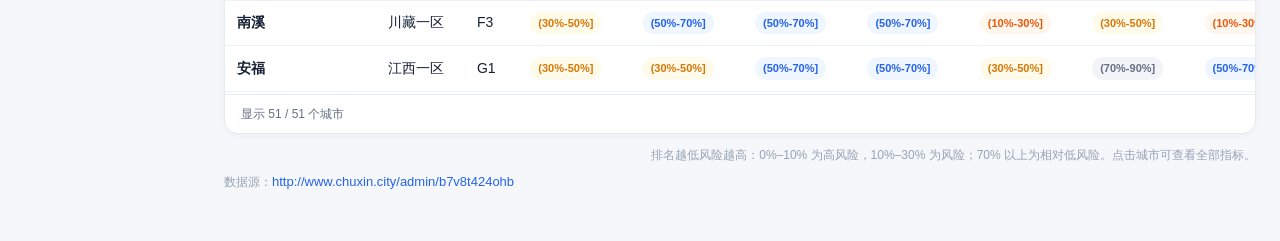
==== commit f848e347: "sync chuxin warning 2026-08-07 14:01" ====
--- a/index.html
+++ b/index.html
@@ -32,7 +32,7 @@
     </div>
     <div style="height:min(52vh,520px);background:#000"><iframe title="星级预警预览" src="http://47.112.178.78:3000/public/dashboard/5d509c91-583b-4229-89ee-51721035ae71?tab=97-%E6%96%B0%E5%95%86%E9%A2%84%E8%AD%A6" style="width:100%;height:100%;border:0" loading="lazy" referrerpolicy="no-referrer-when-downgrade"></iframe></div>
   </section>
-  <section class="page-hero"><div><h1>新商考核预警</h1><div class="subtitle" id="meta">自动同步：2026-08-07 12:01</div></div><a class="source" href="http://www.chuxin.city/admin/b7v8t424ohb" target="_blank" rel="noopener">查看源看板 ↗</a></section>
+  <section class="page-hero"><div><h1>新商考核预警</h1><div class="subtitle" id="meta">自动同步：2026-08-07 14:01</div></div><a class="source" href="http://www.chuxin.city/admin/b7v8t424ohb" target="_blank" rel="noopener">查看源看板 ↗</a></section>
   <section class="kpis">
     <div class="kpi"><div class="label">覆盖城市</div><div class="value" id="total">—</div><div class="hint" id="regionHint">— 个区域</div></div>
     <div class="kpi"><div class="label">综合高风险</div><div class="value" style="color:var(--red)" id="highRisk">—</div><div class="hint">排名 0%–10%</div></div>
